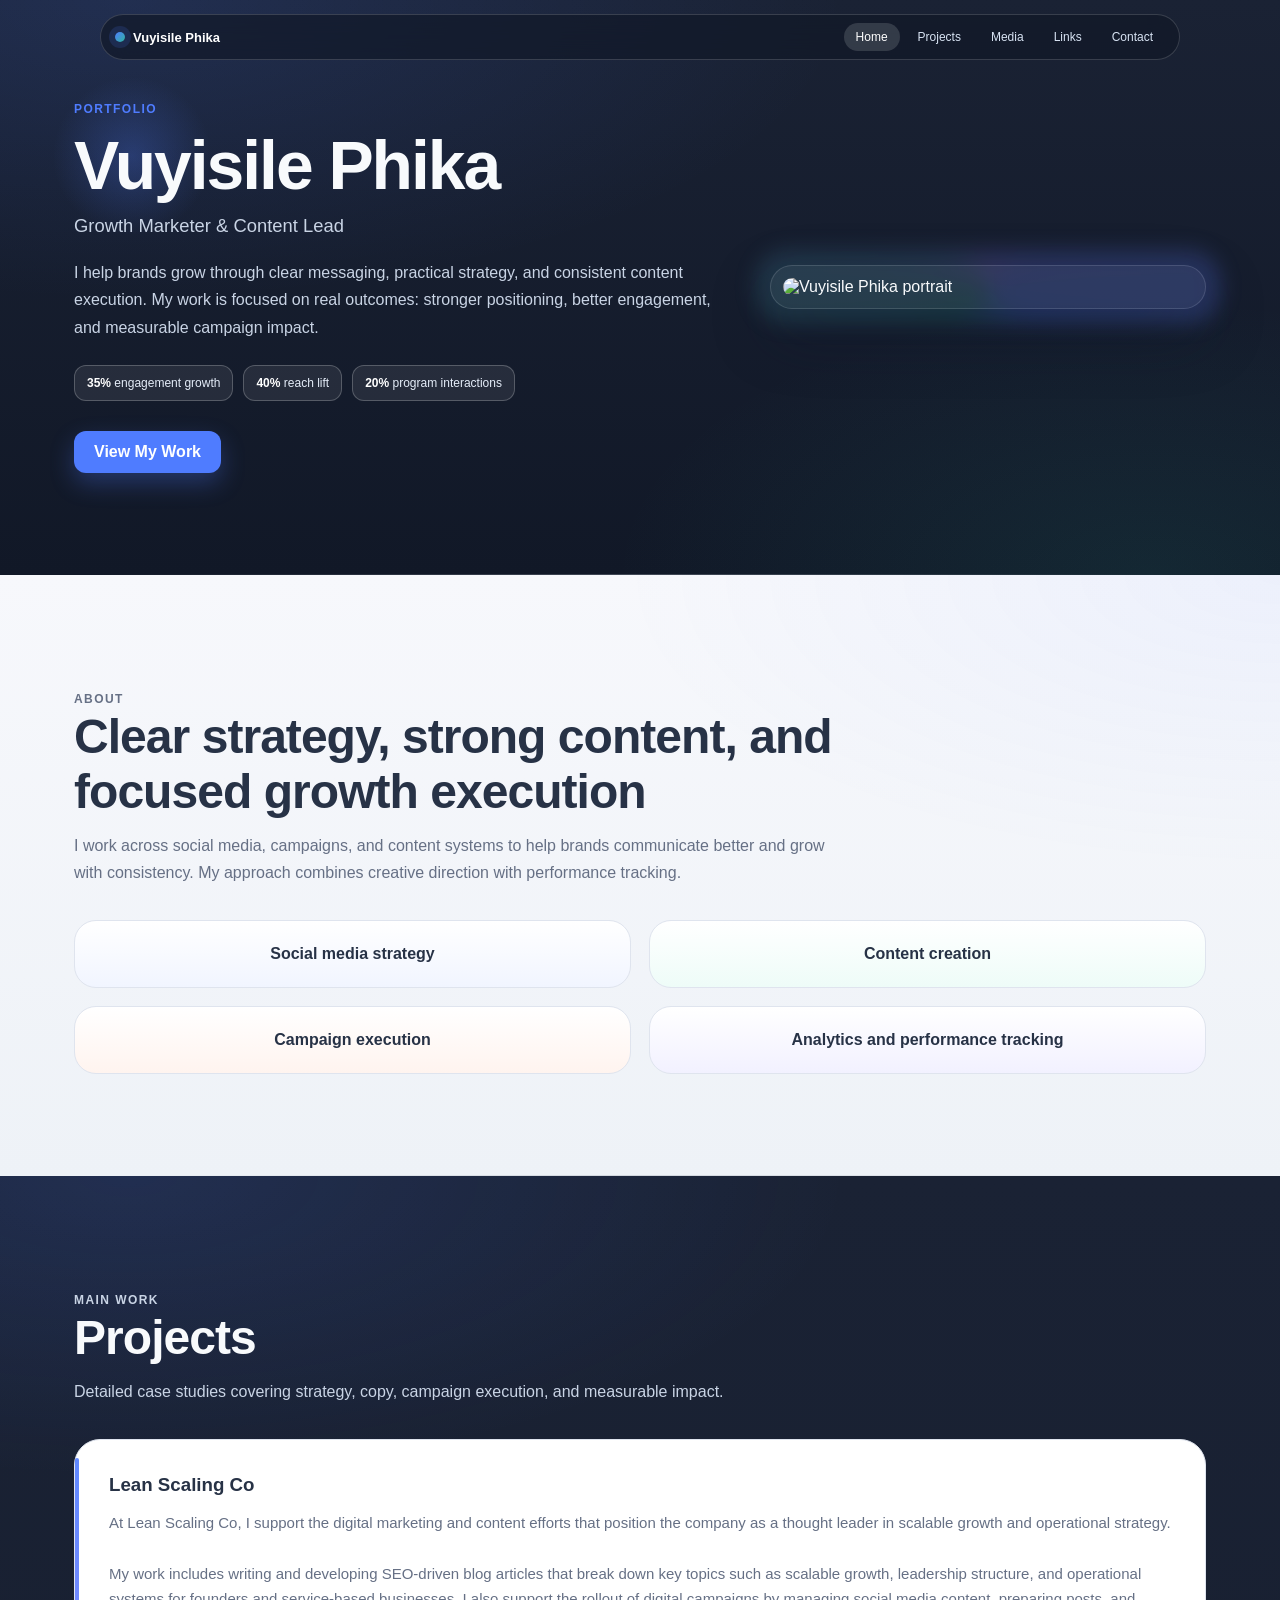
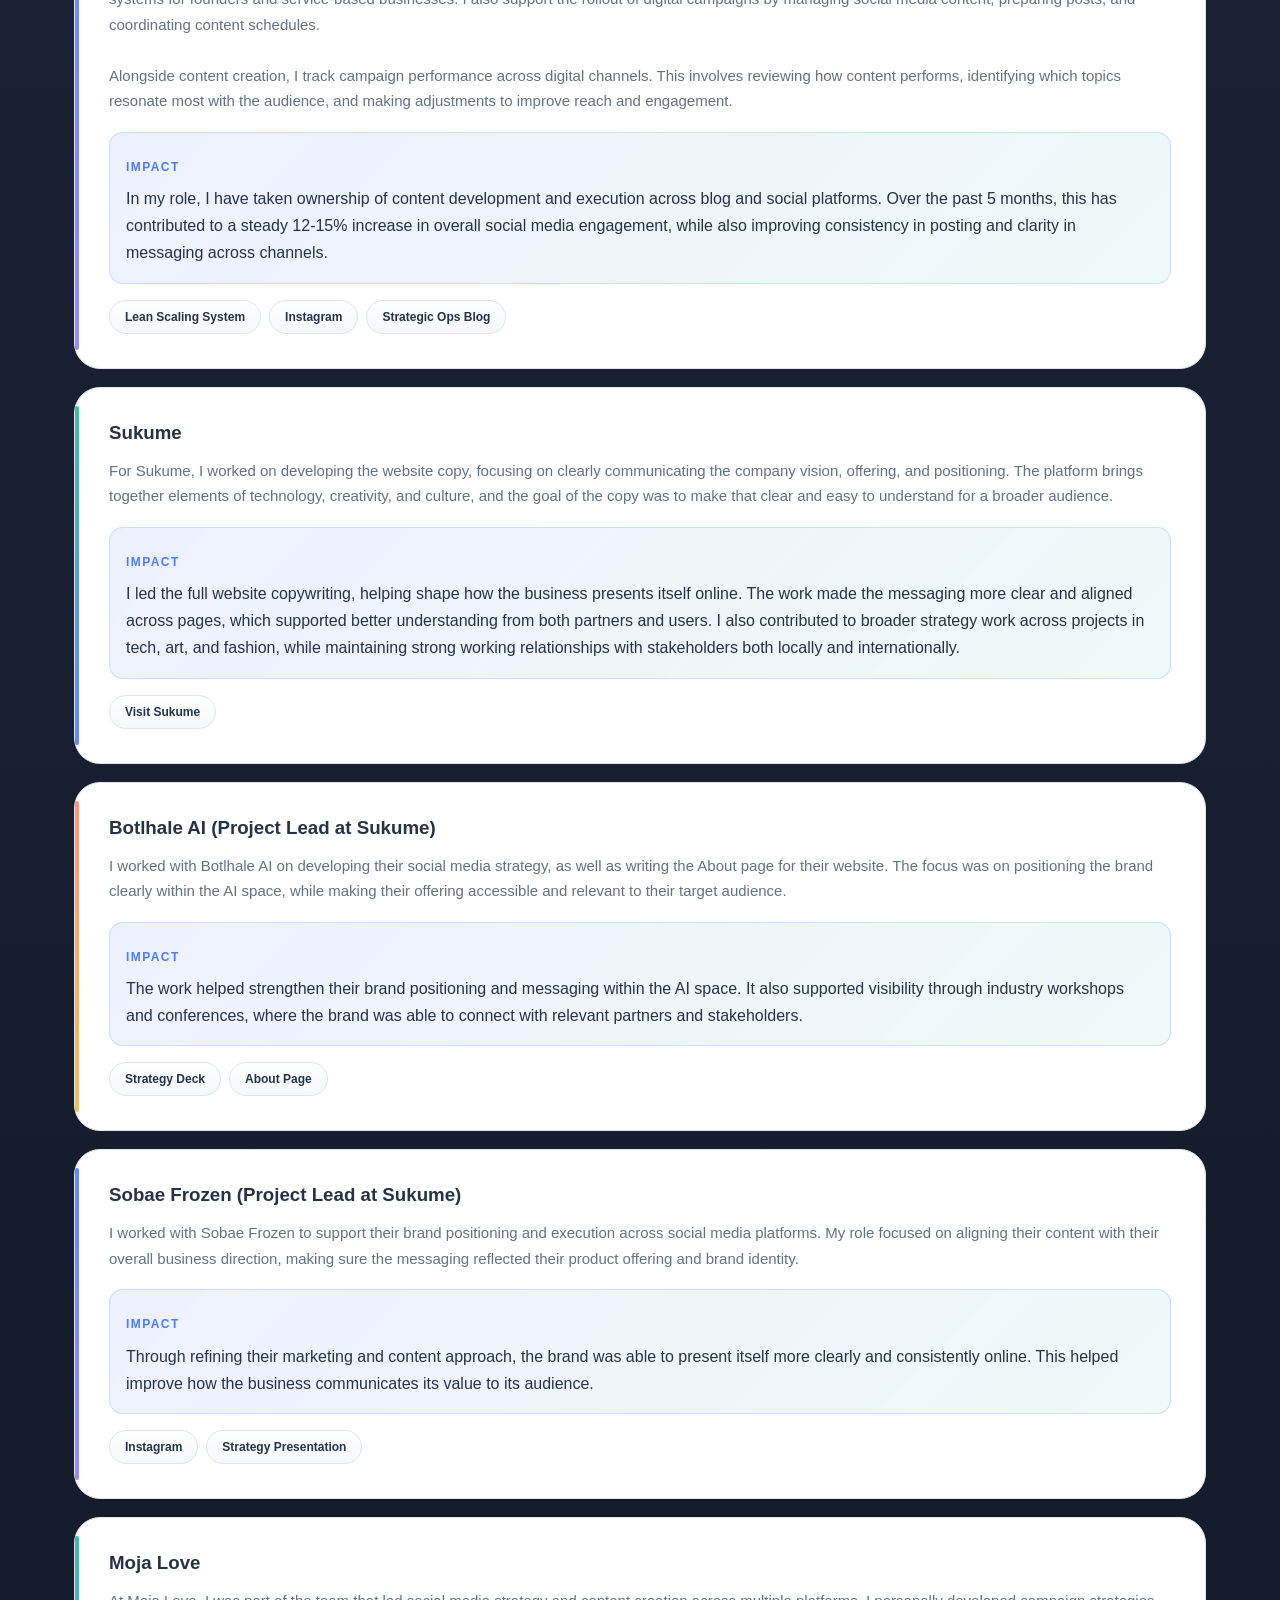
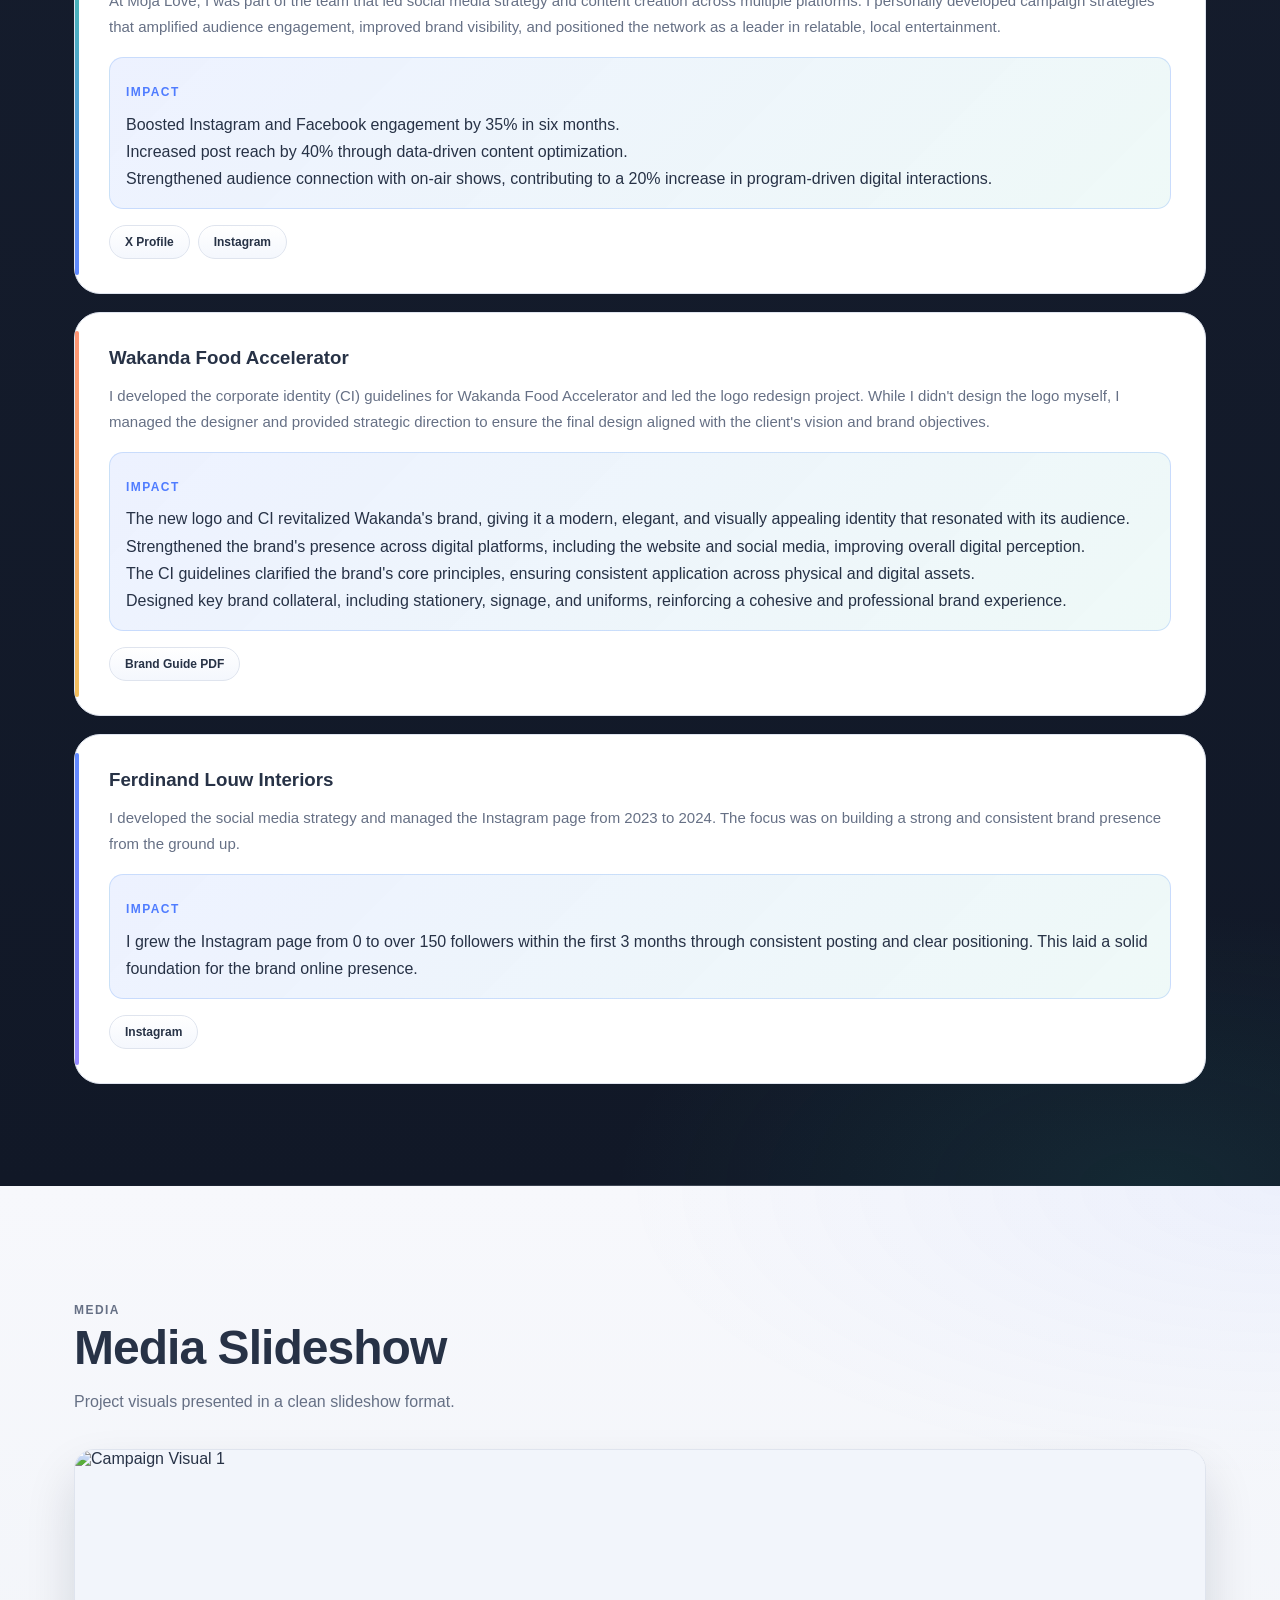
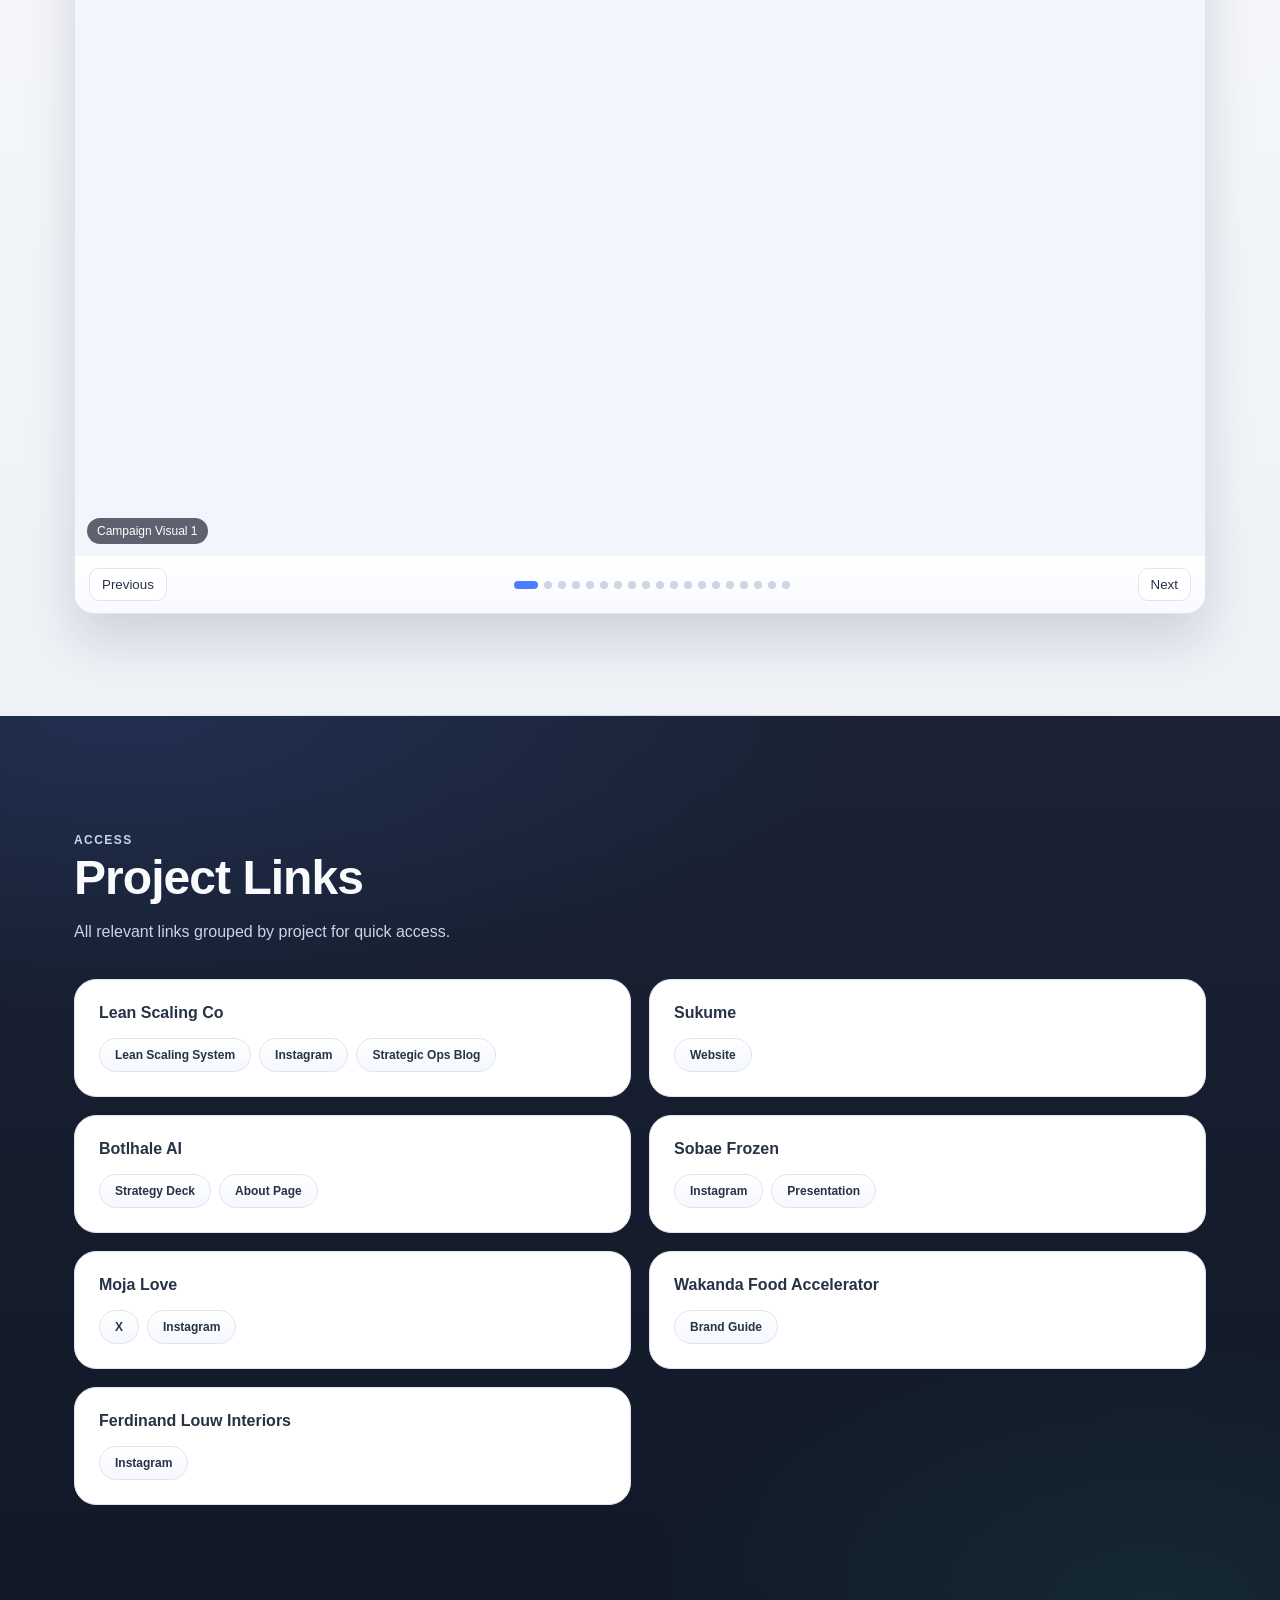
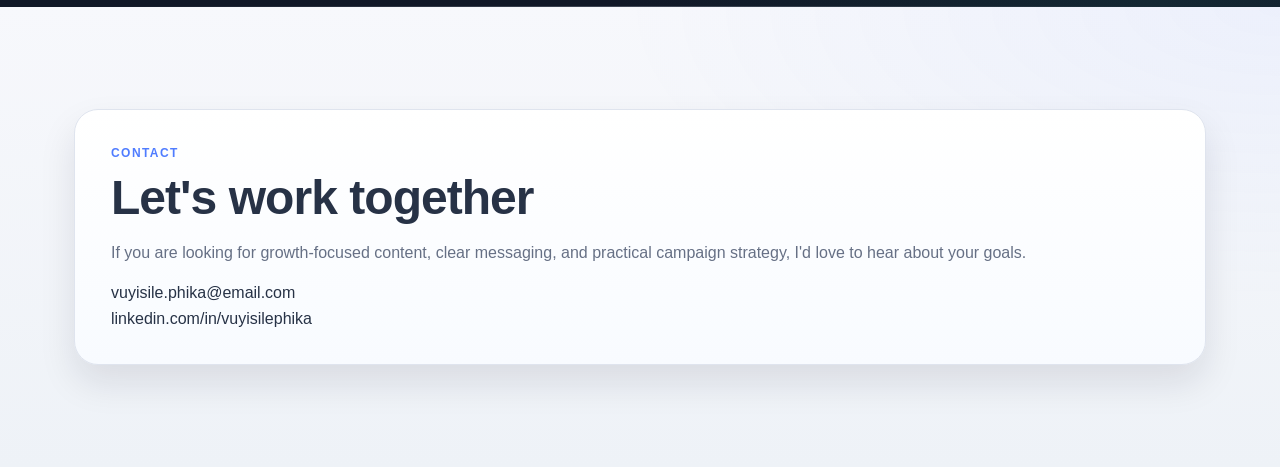
==== index.html @ f9818893 "Add files via upload" ====
<!doctype html>
<html lang="en">
  <head>
    <meta charset="UTF-8" />
    <meta name="viewport" content="width=device-width, initial-scale=1.0" />
    <title>Vuyisile Phika | Growth Marketer Portfolio</title>
    <style>
      :root {
        --dark: #111827;
        --light: #f7f8fc;
        --blue: #4f7cff;
        --green: #2fb49f;
        --violet: #8b7cff;
        --coral: #ff8a65;
        --gold: #f2b84b;
        --text-light: #f8fafc;
        --text-dark: #273246;
        --muted-light: #c9d4e5;
        --muted-dark: #667085;
        --border: #dfe4ee;
      }

      * {
        box-sizing: border-box;
      }

      html {
        scroll-behavior: smooth;
      }

      body {
        margin: 0;
        font-family: "Plus Jakarta Sans", Inter, -apple-system, BlinkMacSystemFont, "Segoe UI", Roboto, sans-serif;
        background: var(--dark);
        color: var(--text-light);
        overflow-x: hidden;
      }

      .top-nav {
        position: fixed;
        top: 14px;
        left: 50%;
        transform: translateX(-50%);
        width: min(96%, 1080px);
        z-index: 40;
        border: 1px solid rgba(255, 255, 255, 0.16);
        background: rgba(17, 24, 39, 0.68);
        border-radius: 999px;
        backdrop-filter: blur(12px);
      }

      .top-nav .inner {
        display: flex;
        align-items: center;
        justify-content: space-between;
        padding: 8px 14px;
      }

      .brand-dot {
        display: inline-flex;
        align-items: center;
        gap: 8px;
        font-size: 13px;
        font-weight: 700;
        color: #fff;
      }

      .brand-dot::before {
        content: "";
        width: 10px;
        height: 10px;
        border-radius: 999px;
        background: linear-gradient(135deg, var(--blue), var(--green));
        box-shadow: 0 0 0 6px rgba(79, 124, 255, 0.15);
      }

      .nav-links {
        display: flex;
        gap: 6px;
        flex-wrap: wrap;
      }

      .nav-links a {
        color: #d8e3f3;
        text-decoration: none;
        font-size: 12px;
        padding: 7px 12px;
        border-radius: 999px;
        transition: 0.22s ease;
      }

      .nav-links a:hover,
      .nav-links a.active {
        background: rgba(255, 255, 255, 0.14);
        color: #fff;
      }

      body::before {
        content: "";
        position: fixed;
        inset: 0;
        background-image:
          linear-gradient(rgba(148, 163, 184, 0.08) 1px, transparent 1px),
          linear-gradient(90deg, rgba(148, 163, 184, 0.08) 1px, transparent 1px);
        background-size: 48px 48px;
        mask-image: radial-gradient(circle at 50% 30%, black 30%, transparent 80%);
        pointer-events: none;
        z-index: -2;
      }

      .bg-orb {
        position: fixed;
        border-radius: 999px;
        filter: blur(48px);
        opacity: 0.26;
        pointer-events: none;
        z-index: -1;
        transition: transform 0.2s linear;
      }

      .orb-a {
        width: 320px;
        height: 320px;
        background: radial-gradient(circle, rgba(59, 130, 246, 0.7), transparent 70%);
        top: -80px;
        left: -70px;
      }

      .orb-b {
        width: 280px;
        height: 280px;
        background: radial-gradient(circle, rgba(139, 124, 255, 0.58), transparent 70%);
        right: -60px;
        top: 28%;
      }

      .orb-c {
        width: 260px;
        height: 260px;
        background: radial-gradient(circle, rgba(255, 138, 101, 0.45), transparent 70%);
        left: 18%;
        bottom: -80px;
      }

      .container {
        width: 100%;
        max-width: 1180px;
        margin: 0 auto;
        padding: 0 24px;
      }

      section {
        padding: 102px 0;
        position: relative;
      }

      section::after {
        content: "";
        position: absolute;
        left: 50%;
        transform: translateX(-50%);
        bottom: 0;
        width: min(96%, 1100px);
        height: 1px;
        background: linear-gradient(90deg, transparent, rgba(156, 163, 175, 0.35), transparent);
      }

      section:last-of-type::after {
        display: none;
      }

      .section-dark {
        background:
          radial-gradient(1200px 500px at 10% 0%, rgba(79, 124, 255, 0.14), transparent 60%),
          radial-gradient(900px 460px at 90% 100%, rgba(47, 180, 159, 0.1), transparent 60%),
          linear-gradient(to bottom, #1a2234, #111827);
        color: var(--text-light);
      }

      .section-light {
        background:
          radial-gradient(950px 420px at 100% 0%, rgba(79, 124, 255, 0.06), transparent 70%),
          linear-gradient(to bottom, #f7f8fc, #eef2f7);
        color: var(--text-dark);
      }

      .eyebrow {
        margin: 0;
        color: var(--blue);
        text-transform: uppercase;
        letter-spacing: 0.12em;
        font-size: 12px;
        font-weight: 600;
      }

      h1,
      h2,
      h3,
      h4,
      p {
        margin: 0;
      }

      h1 {
        font-size: clamp(2.3rem, 5.3vw, 4.7rem);
        line-height: 1.05;
        letter-spacing: -0.03em;
      }

      h2 {
        font-size: clamp(1.9rem, 3.8vw, 3rem);
        line-height: 1.15;
        letter-spacing: -0.02em;
      }

      .hero-grid {
        display: grid;
        grid-template-columns: 1.2fr 0.8fr;
        gap: 42px;
        align-items: center;
      }

      .hero-copy {
        position: relative;
      }

      .hero-copy::before {
        content: "";
        position: absolute;
        top: -26px;
        left: -22px;
        width: 160px;
        height: 160px;
        border-radius: 999px;
        background: radial-gradient(circle, rgba(79, 124, 255, 0.26), transparent 70%);
        z-index: -1;
      }

      .lead {
        margin-top: 22px;
        color: var(--muted-light);
        line-height: 1.7;
        max-width: 720px;
      }

      .hero-title {
        margin-top: 14px;
      }

      .hero-role {
        margin-top: 14px;
        color: var(--muted-light);
        font-size: 1.15rem;
      }

      .cta {
        margin-top: 30px;
        display: inline-block;
        text-decoration: none;
        background: var(--blue);
        color: #fff;
        border-radius: 12px;
        padding: 12px 20px;
        font-weight: 600;
        transition: 0.25s ease;
        box-shadow: 0 10px 24px rgba(79, 124, 255, 0.3);
      }

      .cta:hover {
        transform: translateY(-2px);
        background: var(--green);
      }

      .photo-wrap {
        border-radius: 24px;
        border: 1px solid rgba(255, 255, 255, 0.15);
        background: rgba(255, 255, 255, 0.05);
        padding: 12px;
        transform-style: preserve-3d;
        transition: transform 0.25s ease, box-shadow 0.25s ease;
        box-shadow: 0 24px 60px rgba(15, 23, 42, 0.45);
        position: relative;
      }

      .photo-wrap::before {
        content: "";
        position: absolute;
        inset: -16px;
        border-radius: 32px;
        background: conic-gradient(from 120deg, rgba(79, 124, 255, 0.22), rgba(47, 180, 159, 0.16), rgba(139, 124, 255, 0.2), rgba(79, 124, 255, 0.22));
        z-index: -1;
        filter: blur(10px);
      }

      .hero-stats {
        margin-top: 24px;
        display: flex;
        flex-wrap: wrap;
        gap: 10px;
      }

      .mini-stat {
        border: 1px solid rgba(255, 255, 255, 0.22);
        background: rgba(255, 255, 255, 0.08);
        color: #e5edf9;
        border-radius: 12px;
        padding: 10px 12px;
        font-size: 12px;
      }

      .mini-stat strong {
        color: #fff;
      }

      .photo-wrap img {
        width: 100%;
        display: block;
        border-radius: 16px;
      }

      .section-head {
        max-width: 780px;
        margin-bottom: 34px;
      }

      .section-head p {
        margin-top: 12px;
        line-height: 1.7;
      }

      .section-light .section-head p {
        color: var(--muted-dark);
      }

      .section-dark .section-head p {
        color: var(--muted-light);
      }

      .grid {
        display: grid;
        gap: 18px;
      }

      .grid-2 {
        grid-template-columns: repeat(2, minmax(0, 1fr));
      }

      .grid-3 {
        grid-template-columns: repeat(3, minmax(0, 1fr));
      }

      .card {
        background: #fff;
        color: var(--text-dark);
        border: 1px solid var(--border);
        border-radius: 22px;
        padding: 24px;
        transition: transform 0.28s ease, border-color 0.28s ease, box-shadow 0.28s ease;
        transform-style: preserve-3d;
        position: relative;
      }

      .card:hover {
        transform: translateY(-5px);
      }

      .project-card {
        border-radius: 26px;
        padding: 34px;
      }

      .project-card:hover {
        border-color: rgba(59, 130, 246, 0.45);
        box-shadow: 0 18px 34px rgba(17, 24, 39, 0.14);
      }

      .project-card::before {
        content: "";
        position: absolute;
        left: 0;
        top: 18px;
        bottom: 18px;
        width: 4px;
        border-radius: 999px;
        background: linear-gradient(to bottom, var(--blue), var(--green));
        opacity: 0.9;
      }

      #projects .grid .project-card:nth-child(3n + 1)::before {
        background: linear-gradient(to bottom, var(--blue), var(--violet));
      }

      #projects .grid .project-card:nth-child(3n + 2)::before {
        background: linear-gradient(to bottom, var(--green), var(--blue));
      }

      #projects .grid .project-card:nth-child(3n + 3)::before {
        background: linear-gradient(to bottom, var(--coral), var(--gold));
      }

      .skill-card {
        text-align: center;
        font-weight: 600;
      }

      .skill-card:nth-child(1) {
        background: linear-gradient(180deg, #ffffff, #f1f5ff);
      }

      .skill-card:nth-child(2) {
        background: linear-gradient(180deg, #ffffff, #eefcf8);
      }

      .skill-card:nth-child(3) {
        background: linear-gradient(180deg, #ffffff, #fff4ef);
      }

      .skill-card:nth-child(4) {
        background: linear-gradient(180deg, #ffffff, #f2f1ff);
      }

      .card > * {
        transform: translateZ(10px);
      }

      .project-card::after,
      .media-tile::after {
        content: "";
        position: absolute;
        inset: 0;
        border-radius: inherit;
        padding: 1px;
        background: linear-gradient(135deg, rgba(59, 130, 246, 0.2), rgba(16, 185, 129, 0.14));
        -webkit-mask:
          linear-gradient(#fff 0 0) content-box,
          linear-gradient(#fff 0 0);
        -webkit-mask-composite: xor;
        mask-composite: exclude;
        opacity: 0;
        transition: opacity 0.25s ease;
        pointer-events: none;
      }

      .project-card:hover::after,
      .media-tile:hover::after {
        opacity: 1;
      }

      .project-desc {
        margin-top: 14px;
        color: var(--muted-dark);
        line-height: 1.7;
        font-size: 15px;
      }

      .impact {
        margin-top: 18px;
        border-radius: 14px;
        border: 1px solid rgba(59, 130, 246, 0.2);
        background: linear-gradient(135deg, rgba(79, 124, 255, 0.1), rgba(47, 180, 159, 0.08));
        padding: 16px;
      }

      .impact p {
        margin-top: 8px;
        line-height: 1.7;
      }

      .pills {
        margin-top: 16px;
        display: flex;
        flex-wrap: wrap;
        gap: 8px;
      }

      .pill {
        text-decoration: none;
        border: 1px solid var(--border);
        color: var(--text-dark);
        border-radius: 999px;
        padding: 9px 15px;
        font-size: 12px;
        font-weight: 600;
        background: linear-gradient(180deg, #ffffff, #f4f7fd);
        transition: 0.22s ease;
      }

      .pill:hover {
        background: rgba(59, 130, 246, 0.1);
        border-color: rgba(59, 130, 246, 0.5);
        color: var(--blue);
      }

      .media-tile {
        position: relative;
        overflow: hidden;
        cursor: pointer;
      }

      .placeholder {
        margin-top: 12px;
        border-radius: 10px;
        border: 1px dashed var(--border);
        background: #f1f5f9;
        color: var(--muted-dark);
        text-align: center;
        padding: 24px 10px;
        font-size: 14px;
      }

      .media-overlay {
        position: absolute;
        inset: 0;
        background: rgba(15, 23, 42, 0.72);
        display: flex;
        align-items: center;
        justify-content: center;
        opacity: 0;
        transition: 0.25s ease;
      }

      .media-overlay span {
        color: #fff;
        border: 1px solid rgba(255, 255, 255, 0.25);
        border-radius: 999px;
        padding: 8px 12px;
        font-size: 11px;
        font-weight: 700;
        letter-spacing: 0.12em;
        text-transform: uppercase;
      }

      .media-tile:hover .media-overlay {
        opacity: 1;
      }

      .slideshow {
        position: relative;
        border-radius: 20px;
        overflow: hidden;
        border: 1px solid var(--border);
        background: #ffffff;
        box-shadow: 0 26px 50px rgba(17, 24, 39, 0.14);
      }

      .slides {
        position: relative;
        aspect-ratio: 16 / 10;
        background: #e8edf6;
      }

      .slide {
        position: absolute;
        inset: 0;
        opacity: 0;
        transition: opacity 0.55s ease;
      }

      .slide.active {
        opacity: 1;
      }

      .slide img {
        width: 100%;
        height: 100%;
        object-fit: contain;
        background: #f2f5fb;
        display: block;
      }

      .slide-caption {
        position: absolute;
        left: 12px;
        bottom: 12px;
        background: rgba(18, 24, 38, 0.66);
        color: #fff;
        font-size: 12px;
        padding: 6px 10px;
        border-radius: 999px;
      }

      .slideshow-controls {
        display: flex;
        align-items: center;
        justify-content: space-between;
        padding: 12px 14px;
        background: linear-gradient(180deg, #fff, #f8faff);
      }

      .arrow-btn {
        border: 1px solid var(--border);
        background: #fff;
        color: var(--text-dark);
        border-radius: 10px;
        padding: 8px 12px;
        cursor: pointer;
        transition: 0.2s ease;
      }

      .arrow-btn:hover {
        border-color: rgba(91, 124, 250, 0.45);
        background: rgba(91, 124, 250, 0.08);
        color: var(--blue);
      }

      .dots {
        display: flex;
        gap: 6px;
      }

      .dot {
        width: 8px;
        height: 8px;
        border-radius: 999px;
        border: 0;
        background: #ccd5e3;
        cursor: pointer;
        padding: 0;
      }

      .dot.active {
        width: 24px;
        background: var(--blue);
      }

      .link-group .pills .pill:hover {
        background: var(--green);
        border-color: rgba(16, 185, 129, 0.5);
        color: #fff;
      }

      .contact-box {
        border-radius: 24px;
        border: 1px solid var(--border);
        background: linear-gradient(180deg, #ffffff, #f8fbff);
        color: var(--text-dark);
        padding: 36px;
        box-shadow: 0 18px 36px rgba(17, 24, 39, 0.1);
      }

      .contact-copy {
        margin-top: 14px;
        color: var(--muted-dark);
        line-height: 1.7;
      }

      .contact-links {
        margin-top: 18px;
        display: grid;
        gap: 8px;
      }

      .contact-links a {
        text-decoration: none;
        color: var(--text-dark);
      }

      .contact-links a:hover {
        color: var(--blue);
      }

      .modal {
        position: fixed;
        inset: 0;
        background: rgba(15, 23, 42, 0.8);
        backdrop-filter: blur(4px);
        display: none;
        align-items: center;
        justify-content: center;
        padding: 16px;
        z-index: 50;
      }

      .modal.open {
        display: flex;
      }

      .modal-card {
        width: 100%;
        max-width: 680px;
        border-radius: 18px;
        border: 1px solid var(--border);
        background: #fff;
        color: var(--text-dark);
        padding: 24px;
        box-shadow: 0 30px 70px rgba(15, 23, 42, 0.35);
      }

      .close-btn {
        margin-top: 16px;
        border: none;
        border-radius: 10px;
        padding: 10px 14px;
        background: var(--blue);
        color: #fff;
        font-weight: 600;
        cursor: pointer;
      }

      .close-btn:hover {
        background: var(--green);
      }

      .reveal {
        opacity: 0;
        transform: translateY(18px);
        transition: opacity 0.6s ease, transform 0.6s ease;
      }

      .reveal.show {
        opacity: 1;
        transform: translateY(0);
      }

      @media (max-width: 1024px) {
        .top-nav {
          width: calc(100% - 20px);
          top: 10px;
        }
        .hero-grid {
          grid-template-columns: 1fr;
        }
      }

      @media (max-width: 900px) {
        .grid-3 {
          grid-template-columns: repeat(2, minmax(0, 1fr));
        }
        .grid-2 {
          grid-template-columns: 1fr;
        }
      }

      @media (max-width: 700px) {
        section {
          padding: 72px 0;
        }
        .top-nav .inner {
          align-items: flex-start;
          gap: 8px;
          flex-direction: column;
        }
        .grid-3 {
          grid-template-columns: 1fr;
        }
        .project-card {
          padding: 22px;
        }
        .bg-orb {
          opacity: 0.15;
        }
      }
    </style>
  </head>
  <body>
    <nav class="top-nav">
      <div class="inner">
        <span class="brand-dot">Vuyisile Phika</span>
        <div class="nav-links">
          <a href="#top" class="active">Home</a>
          <a href="#projects">Projects</a>
          <a href="#media-content">Media</a>
          <a href="#links">Links</a>
          <a href="#contact">Contact</a>
        </div>
      </div>
    </nav>
    <div class="bg-orb orb-a"></div>
    <div class="bg-orb orb-b"></div>
    <div class="bg-orb orb-c"></div>
    <section class="section-dark" id="top">
      <div class="container reveal">
        <div class="hero-grid">
          <div class="hero-copy">
            <p class="eyebrow">Portfolio</p>
            <h1 class="hero-title">Vuyisile Phika</h1>
            <p class="hero-role">Growth Marketer &amp; Content Lead</p>
            <p class="lead">
              I help brands grow through clear messaging, practical strategy, and consistent content
              execution. My work is focused on real outcomes: stronger positioning, better engagement,
              and measurable campaign impact.
            </p>
            <div class="hero-stats">
              <span class="mini-stat"><strong>35%</strong> engagement growth</span>
              <span class="mini-stat"><strong>40%</strong> reach lift</span>
              <span class="mini-stat"><strong>20%</strong> program interactions</span>
            </div>
            <a class="cta" href="#projects">View My Work</a>
          </div>
          <div class="photo-wrap" data-tilt>
            <img src="./public/vuyisile-phika.png" alt="Vuyisile Phika portrait" />
          </div>
        </div>
      </div>
    </section>

    <section class="section-light">
      <div class="container reveal">
        <div class="section-head">
          <p class="eyebrow">About</p>
          <h2>Clear strategy, strong content, and focused growth execution</h2>
          <p>
            I work across social media, campaigns, and content systems to help brands communicate
            better and grow with consistency. My approach combines creative direction with
            performance tracking.
          </p>
        </div>
        <div class="grid grid-2">
          <article class="card skill-card">Social media strategy</article>
          <article class="card skill-card">Content creation</article>
          <article class="card skill-card">Campaign execution</article>
          <article class="card skill-card">Analytics and performance tracking</article>
        </div>
      </div>
    </section>

    <section class="section-dark" id="projects">
      <div class="container reveal">
        <div class="section-head">
          <p class="eyebrow">Main Work</p>
          <h2>Projects</h2>
          <p>Detailed case studies covering strategy, copy, campaign execution, and measurable impact.</p>
        </div>
        <div class="grid">
          <article class="card project-card" data-tilt>
            <h3>Lean Scaling Co</h3>
            <p class="project-desc">
              At Lean Scaling Co, I support the digital marketing and content efforts that position the
              company as a thought leader in scalable growth and operational strategy.
              <br /><br />
              My work includes writing and developing SEO-driven blog articles that break down key
              topics such as scalable growth, leadership structure, and operational systems for founders
              and service-based businesses. I also support the rollout of digital campaigns by managing
              social media content, preparing posts, and coordinating content schedules.
              <br /><br />
              Alongside content creation, I track campaign performance across digital channels. This
              involves reviewing how content performs, identifying which topics resonate most with the
              audience, and making adjustments to improve reach and engagement.
            </p>
            <div class="impact">
              <p class="eyebrow">Impact</p>
              <p>
                In my role, I have taken ownership of content development and execution across blog and
                social platforms. Over the past 5 months, this has contributed to a steady 12-15%
                increase in overall social media engagement, while also improving consistency in posting
                and clarity in messaging across channels.
              </p>
            </div>
            <div class="pills">
              <a class="pill" href="https://www.leanscaling.com/lean-scaling-system" target="_blank" rel="noreferrer">Lean Scaling System</a>
              <a class="pill" href="https://www.instagram.com/leanscalingco" target="_blank" rel="noreferrer">Instagram</a>
              <a class="pill" href="https://www.strategicopsinstitute.com/blog" target="_blank" rel="noreferrer">Strategic Ops Blog</a>
            </div>
          </article>

          <article class="card project-card" data-tilt>
            <h3>Sukume</h3>
            <p class="project-desc">
              For Sukume, I worked on developing the website copy, focusing on clearly communicating
              the company vision, offering, and positioning. The platform brings together elements of
              technology, creativity, and culture, and the goal of the copy was to make that clear and
              easy to understand for a broader audience.
            </p>
            <div class="impact">
              <p class="eyebrow">Impact</p>
              <p>
                I led the full website copywriting, helping shape how the business presents itself
                online. The work made the messaging more clear and aligned across pages, which supported
                better understanding from both partners and users. I also contributed to broader strategy
                work across projects in tech, art, and fashion, while maintaining strong working
                relationships with stakeholders both locally and internationally.
              </p>
            </div>
            <div class="pills">
              <a class="pill" href="https://sukume.com/" target="_blank" rel="noreferrer">Visit Sukume</a>
            </div>
          </article>

          <article class="card project-card" data-tilt>
            <h3>Botlhale AI (Project Lead at Sukume)</h3>
            <p class="project-desc">
              I worked with Botlhale AI on developing their social media strategy, as well as writing
              the About page for their website. The focus was on positioning the brand clearly within
              the AI space, while making their offering accessible and relevant to their target audience.
            </p>
            <div class="impact">
              <p class="eyebrow">Impact</p>
              <p>
                The work helped strengthen their brand positioning and messaging within the AI space. It
                also supported visibility through industry workshops and conferences, where the brand was
                able to connect with relevant partners and stakeholders.
              </p>
            </div>
            <div class="pills">
              <a class="pill" href="https://docs.google.com/presentation/d/1arJByUkDiRDEJ02OEFSJctPKShR32NoP/edit" target="_blank" rel="noreferrer">Strategy Deck</a>
              <a class="pill" href="https://botlhale.ai/about-us-multilingual-solutions/" target="_blank" rel="noreferrer">About Page</a>
            </div>
          </article>

          <article class="card project-card" data-tilt>
            <h3>Sobae Frozen (Project Lead at Sukume)</h3>
            <p class="project-desc">
              I worked with Sobae Frozen to support their brand positioning and execution across social
              media platforms. My role focused on aligning their content with their overall business
              direction, making sure the messaging reflected their product offering and brand identity.
            </p>
            <div class="impact">
              <p class="eyebrow">Impact</p>
              <p>
                Through refining their marketing and content approach, the brand was able to present
                itself more clearly and consistently online. This helped improve how the business
                communicates its value to its audience.
              </p>
            </div>
            <div class="pills">
              <a class="pill" href="https://www.instagram.com/sobaefrozen/?hl=en" target="_blank" rel="noreferrer">Instagram</a>
              <a class="pill" href="https://docs.google.com/presentation/d/1A0nHdS0uIjVgI6z1DBDI_Gd78AW6QehB/edit?usp=drive_link&ouid=118223080494002328923&rtpof=true&sd=true" target="_blank" rel="noreferrer">Strategy Presentation</a>
            </div>
          </article>

          <article class="card project-card" data-tilt>
            <h3>Moja Love</h3>
            <p class="project-desc">
              At Moja Love, I was part of the team that led social media strategy and content creation
              across multiple platforms. I personally developed campaign strategies that amplified
              audience engagement, improved brand visibility, and positioned the network as a leader
              in relatable, local entertainment.
            </p>
            <div class="impact">
              <p class="eyebrow">Impact</p>
              <p>
                Boosted Instagram and Facebook engagement by 35% in six months.<br />
                Increased post reach by 40% through data-driven content optimization.<br />
                Strengthened audience connection with on-air shows, contributing to a 20% increase
                in program-driven digital interactions.
              </p>
            </div>
            <div class="pills">
              <a class="pill" href="https://x.com/mojalovetv" target="_blank" rel="noreferrer">X Profile</a>
              <a class="pill" href="https://www.instagram.com/mojalovetv/" target="_blank" rel="noreferrer">Instagram</a>
            </div>
          </article>

          <article class="card project-card" data-tilt>
            <h3>Wakanda Food Accelerator</h3>
            <p class="project-desc">
              I developed the corporate identity (CI) guidelines for Wakanda Food Accelerator and led
              the logo redesign project. While I didn&apos;t design the logo myself, I managed the
              designer and provided strategic direction to ensure the final design aligned with the
              client&apos;s vision and brand objectives.
            </p>
            <div class="impact">
              <p class="eyebrow">Impact</p>
              <p>
                The new logo and CI revitalized Wakanda&apos;s brand, giving it a modern, elegant, and
                visually appealing identity that resonated with its audience.<br />
                Strengthened the brand&apos;s presence across digital platforms, including the website and
                social media, improving overall digital perception.<br />
                The CI guidelines clarified the brand&apos;s core principles, ensuring consistent application
                across physical and digital assets.<br />
                Designed key brand collateral, including stationery, signage, and uniforms, reinforcing
                a cohesive and professional brand experience.
              </p>
            </div>
            <div class="pills">
              <a class="pill" href="https://drive.google.com/file/d/1IsQDkXQjvy4ER0FBWZdv-aAPUslnOKBJ/view?usp=drive_link" target="_blank" rel="noreferrer">Brand Guide PDF</a>
            </div>
          </article>

          <article class="card project-card" data-tilt>
            <h3>Ferdinand Louw Interiors</h3>
            <p class="project-desc">
              I developed the social media strategy and managed the Instagram page from 2023 to 2024.
              The focus was on building a strong and consistent brand presence from the ground up.
            </p>
            <div class="impact">
              <p class="eyebrow">Impact</p>
              <p>
                I grew the Instagram page from 0 to over 150 followers within the first 3 months
                through consistent posting and clear positioning. This laid a solid foundation for the
                brand online presence.
              </p>
            </div>
            <div class="pills">
              <a class="pill" href="https://www.instagram.com/ferdilouw_interiors" target="_blank" rel="noreferrer">Instagram</a>
            </div>
          </article>
        </div>
      </div>
    </section>

    <section class="section-light" id="media-content">
      <div class="container reveal">
        <div class="section-head">
          <p class="eyebrow">Media</p>
          <h2>Media Slideshow</h2>
          <p>Project visuals presented in a clean slideshow format.</p>
        </div>
        <div class="slideshow" data-tilt>
          <div class="slides" id="slides"></div>
          <div class="slideshow-controls">
            <button type="button" class="arrow-btn" id="prevSlide">Previous</button>
            <div class="dots" id="dots"></div>
            <button type="button" class="arrow-btn" id="nextSlide">Next</button>
          </div>
        </div>
      </div>
    </section>

    <section class="section-dark" id="links">
      <div class="container reveal">
        <div class="section-head">
          <p class="eyebrow">Access</p>
          <h2>Project Links</h2>
          <p>All relevant links grouped by project for quick access.</p>
        </div>
        <div class="grid grid-2">
          <article class="card link-group" data-tilt>
            <h4>Lean Scaling Co</h4>
            <div class="pills">
              <a class="pill" href="https://www.leanscaling.com/lean-scaling-system" target="_blank" rel="noreferrer">Lean Scaling System</a>
              <a class="pill" href="https://www.instagram.com/leanscalingco" target="_blank" rel="noreferrer">Instagram</a>
              <a class="pill" href="https://www.strategicopsinstitute.com/blog" target="_blank" rel="noreferrer">Strategic Ops Blog</a>
            </div>
          </article>
          <article class="card link-group" data-tilt>
            <h4>Sukume</h4>
            <div class="pills">
              <a class="pill" href="https://sukume.com/" target="_blank" rel="noreferrer">Website</a>
            </div>
          </article>
          <article class="card link-group" data-tilt>
            <h4>Botlhale AI</h4>
            <div class="pills">
              <a class="pill" href="https://docs.google.com/presentation/d/1arJByUkDiRDEJ02OEFSJctPKShR32NoP/edit" target="_blank" rel="noreferrer">Strategy Deck</a>
              <a class="pill" href="https://botlhale.ai/about-us-multilingual-solutions/" target="_blank" rel="noreferrer">About Page</a>
            </div>
          </article>
          <article class="card link-group" data-tilt>
            <h4>Sobae Frozen</h4>
            <div class="pills">
              <a class="pill" href="https://www.instagram.com/sobaefrozen/?hl=en" target="_blank" rel="noreferrer">Instagram</a>
              <a class="pill" href="https://docs.google.com/presentation/d/1A0nHdS0uIjVgI6z1DBDI_Gd78AW6QehB/edit?usp=drive_link&ouid=118223080494002328923&rtpof=true&sd=true" target="_blank" rel="noreferrer">Presentation</a>
            </div>
          </article>
          <article class="card link-group" data-tilt>
            <h4>Moja Love</h4>
            <div class="pills">
              <a class="pill" href="https://x.com/mojalovetv" target="_blank" rel="noreferrer">X</a>
              <a class="pill" href="https://www.instagram.com/mojalovetv/" target="_blank" rel="noreferrer">Instagram</a>
            </div>
          </article>
          <article class="card link-group" data-tilt>
            <h4>Wakanda Food Accelerator</h4>
            <div class="pills">
              <a class="pill" href="https://drive.google.com/file/d/1IsQDkXQjvy4ER0FBWZdv-aAPUslnOKBJ/view?usp=drive_link" target="_blank" rel="noreferrer">Brand Guide</a>
            </div>
          </article>
          <article class="card link-group" data-tilt>
            <h4>Ferdinand Louw Interiors</h4>
            <div class="pills">
              <a class="pill" href="https://www.instagram.com/ferdilouw_interiors" target="_blank" rel="noreferrer">Instagram</a>
            </div>
          </article>
        </div>
      </div>
    </section>

    <section class="section-light" id="contact">
      <div class="container reveal">
        <div class="contact-box" data-tilt>
          <p class="eyebrow">Contact</p>
          <h2 style="margin-top: 10px">Let&apos;s work together</h2>
          <p class="contact-copy">
            If you are looking for growth-focused content, clear messaging, and practical campaign
            strategy, I&apos;d love to hear about your goals.
          </p>
          <div class="contact-links">
            <a href="mailto:vuyisile.phika@email.com">vuyisile.phika@email.com</a>
            <a href="https://www.linkedin.com/in/vuyisilephika" target="_blank" rel="noreferrer">linkedin.com/in/vuyisilephika</a>
          </div>
        </div>
      </div>
    </section>

    <script>
      const reveals = document.querySelectorAll(".reveal");
      const observer = new IntersectionObserver(
        (entries) => {
          entries.forEach((entry) => {
            if (entry.isIntersecting) {
              entry.target.classList.add("show");
              observer.unobserve(entry.target);
            }
          });
        },
        { threshold: 0.15 }
      );
      reveals.forEach((item) => observer.observe(item));

      const slideshowImages = [
        { src: "./Images/Screenshot 2026-04-08 at 16.24.59.png", label: "Campaign Visual 1" },
        { src: "./Images/Screenshot 2026-04-08 at 16.25.22.png", label: "Campaign Visual 2" },
        { src: "./Images/Screenshot 2026-04-08 at 16.25.52.png", label: "Campaign Visual 3" },
        { src: "./Images/Screenshot 2026-04-08 at 16.27.05.png", label: "Campaign Visual 4" },
        { src: "./Images/Screenshot 2026-04-08 at 16.38.28.png", label: "Campaign Visual 5" },
        { src: "./Images/Screenshot 2026-04-08 at 16.42.18.png", label: "Campaign Visual 6" },
        { src: "./Images/Screenshot 2026-04-08 at 16.42.29.png", label: "Campaign Visual 7" },
        { src: "./Images/Screenshot 2026-04-08 at 16.43.19.png", label: "Campaign Visual 8" },
        { src: "./Images/Screenshot 2026-04-08 at 16.44.05.png", label: "Campaign Visual 9" },
        { src: "./Images/Screenshot 2026-04-08 at 16.44.48.png", label: "Campaign Visual 10" },
        { src: "./Images/Screenshot 2026-04-08 at 16.45.02.png", label: "Campaign Visual 11" },
        { src: "./Images/Screenshot 2026-04-08 at 16.46.00.png", label: "Campaign Visual 12" },
        { src: "./Images/Screenshot 2026-04-08 at 16.46.30.png", label: "Campaign Visual 13" },
        { src: "./Images/Screenshot 2026-04-08 at 16.47.51.png", label: "Campaign Visual 14" },
        { src: "./Images/Screenshot 2026-04-08 at 16.48.07.png", label: "Campaign Visual 15" },
        { src: "./Images/Screenshot 2026-04-08 at 16.49.22.png", label: "Campaign Visual 16" },
        { src: "./Images/Screenshot 2026-04-08 at 16.57.11.png", label: "Campaign Visual 17" },
        { src: "./Images/Screenshot 2026-04-08 at 16.58.08.png", label: "Campaign Visual 18" },
        { src: "./Images/Screenshot 2026-04-08 at 16.58.56.png", label: "Campaign Visual 19" }
      ];

      const slidesEl = document.getElementById("slides");
      const dotsEl = document.getElementById("dots");
      const prevBtn = document.getElementById("prevSlide");
      const nextBtn = document.getElementById("nextSlide");
      let currentSlide = 0;
      let autoPlayTimer;

      function renderSlides() {
        slidesEl.innerHTML = "";
        dotsEl.innerHTML = "";

        slideshowImages.forEach((image, index) => {
          const slide = document.createElement("div");
          slide.className = `slide ${index === currentSlide ? "active" : ""}`;
          slide.innerHTML = `<img src="${encodeURI(image.src)}" alt="${image.label}" /><span class="slide-caption">${image.label}</span>`;
          slidesEl.appendChild(slide);

          const dot = document.createElement("button");
          dot.className = `dot ${index === currentSlide ? "active" : ""}`;
          dot.type = "button";
          dot.addEventListener("click", () => {
            currentSlide = index;
            renderSlides();
            restartAutoPlay();
          });
          dotsEl.appendChild(dot);
        });
      }

      function nextSlide() {
        currentSlide = (currentSlide + 1) % slideshowImages.length;
        renderSlides();
      }

      function prevSlide() {
        currentSlide = (currentSlide - 1 + slideshowImages.length) % slideshowImages.length;
        renderSlides();
      }

      function restartAutoPlay() {
        clearInterval(autoPlayTimer);
        autoPlayTimer = setInterval(nextSlide, 3600);
      }

      prevBtn.addEventListener("click", () => {
        prevSlide();
        restartAutoPlay();
      });

      nextBtn.addEventListener("click", () => {
        nextSlide();
        restartAutoPlay();
      });

      renderSlides();
      restartAutoPlay();

      const tiltTargets = document.querySelectorAll("[data-tilt]");
      const canTilt = window.matchMedia("(hover: hover) and (pointer: fine)").matches;

      if (canTilt) {
        tiltTargets.forEach((element) => {
          element.addEventListener("mousemove", (event) => {
            const rect = element.getBoundingClientRect();
            const x = event.clientX - rect.left;
            const y = event.clientY - rect.top;
            const rotateX = ((y / rect.height) - 0.5) * -8;
            const rotateY = ((x / rect.width) - 0.5) * 8;
            element.style.transform = `perspective(1000px) rotateX(${rotateX}deg) rotateY(${rotateY}deg) translateY(-4px)`;
          });

          element.addEventListener("mouseleave", () => {
            element.style.transform = "";
          });
        });
      }

      const navAnchors = document.querySelectorAll(".nav-links a");
      const trackedSections = Array.from(navAnchors)
        .map((anchor) => document.querySelector(anchor.getAttribute("href")))
        .filter(Boolean);

      const navObserver = new IntersectionObserver(
        (entries) => {
          entries.forEach((entry) => {
            if (entry.isIntersecting) {
              navAnchors.forEach((anchor) => {
                anchor.classList.toggle("active", anchor.getAttribute("href") === `#${entry.target.id}`);
              });
            }
          });
        },
        { threshold: 0.35 }
      );
      trackedSections.forEach((section) => navObserver.observe(section));

      const orbs = document.querySelectorAll(".bg-orb");
      window.addEventListener("scroll", () => {
        const y = window.scrollY;
        orbs.forEach((orb, index) => {
          const speed = (index + 1) * 0.08;
          orb.style.transform = `translate3d(0, ${y * speed}px, 0)`;
        });
      });
    </script>
  </body>
</html>
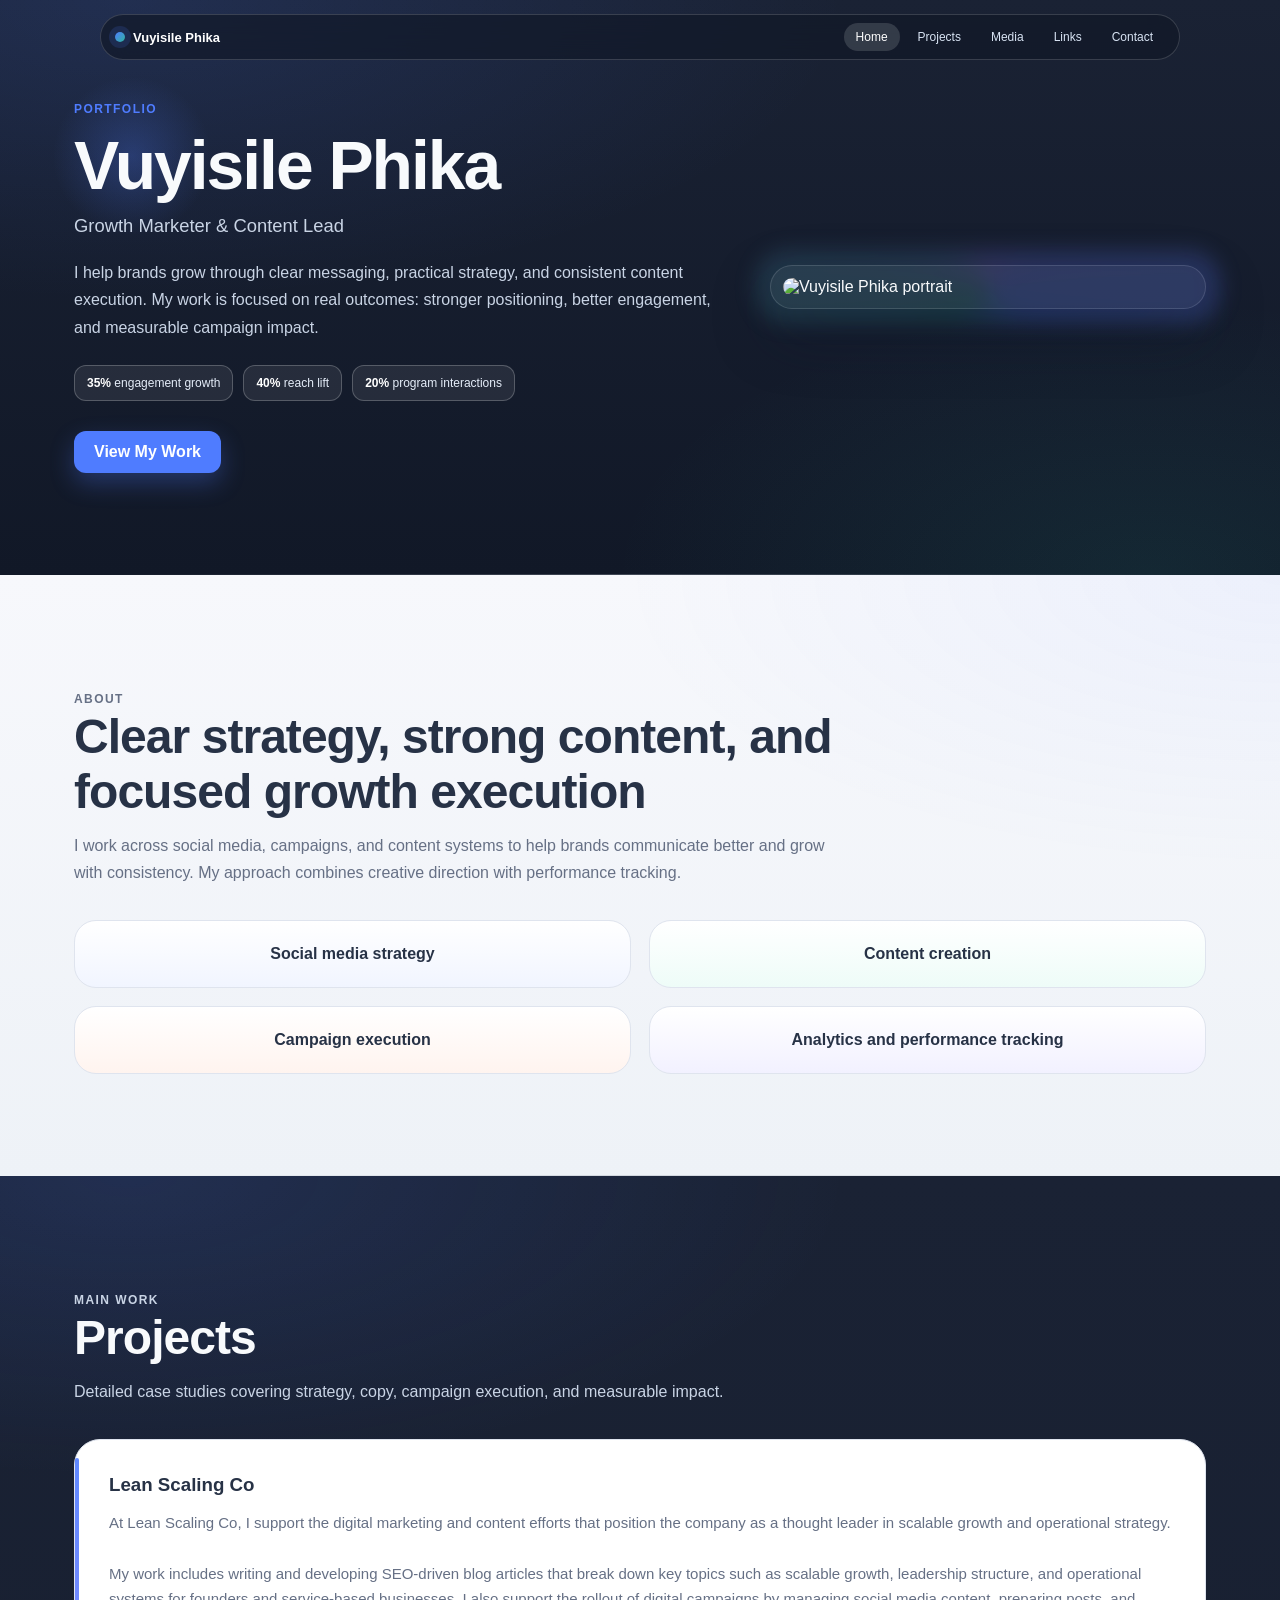
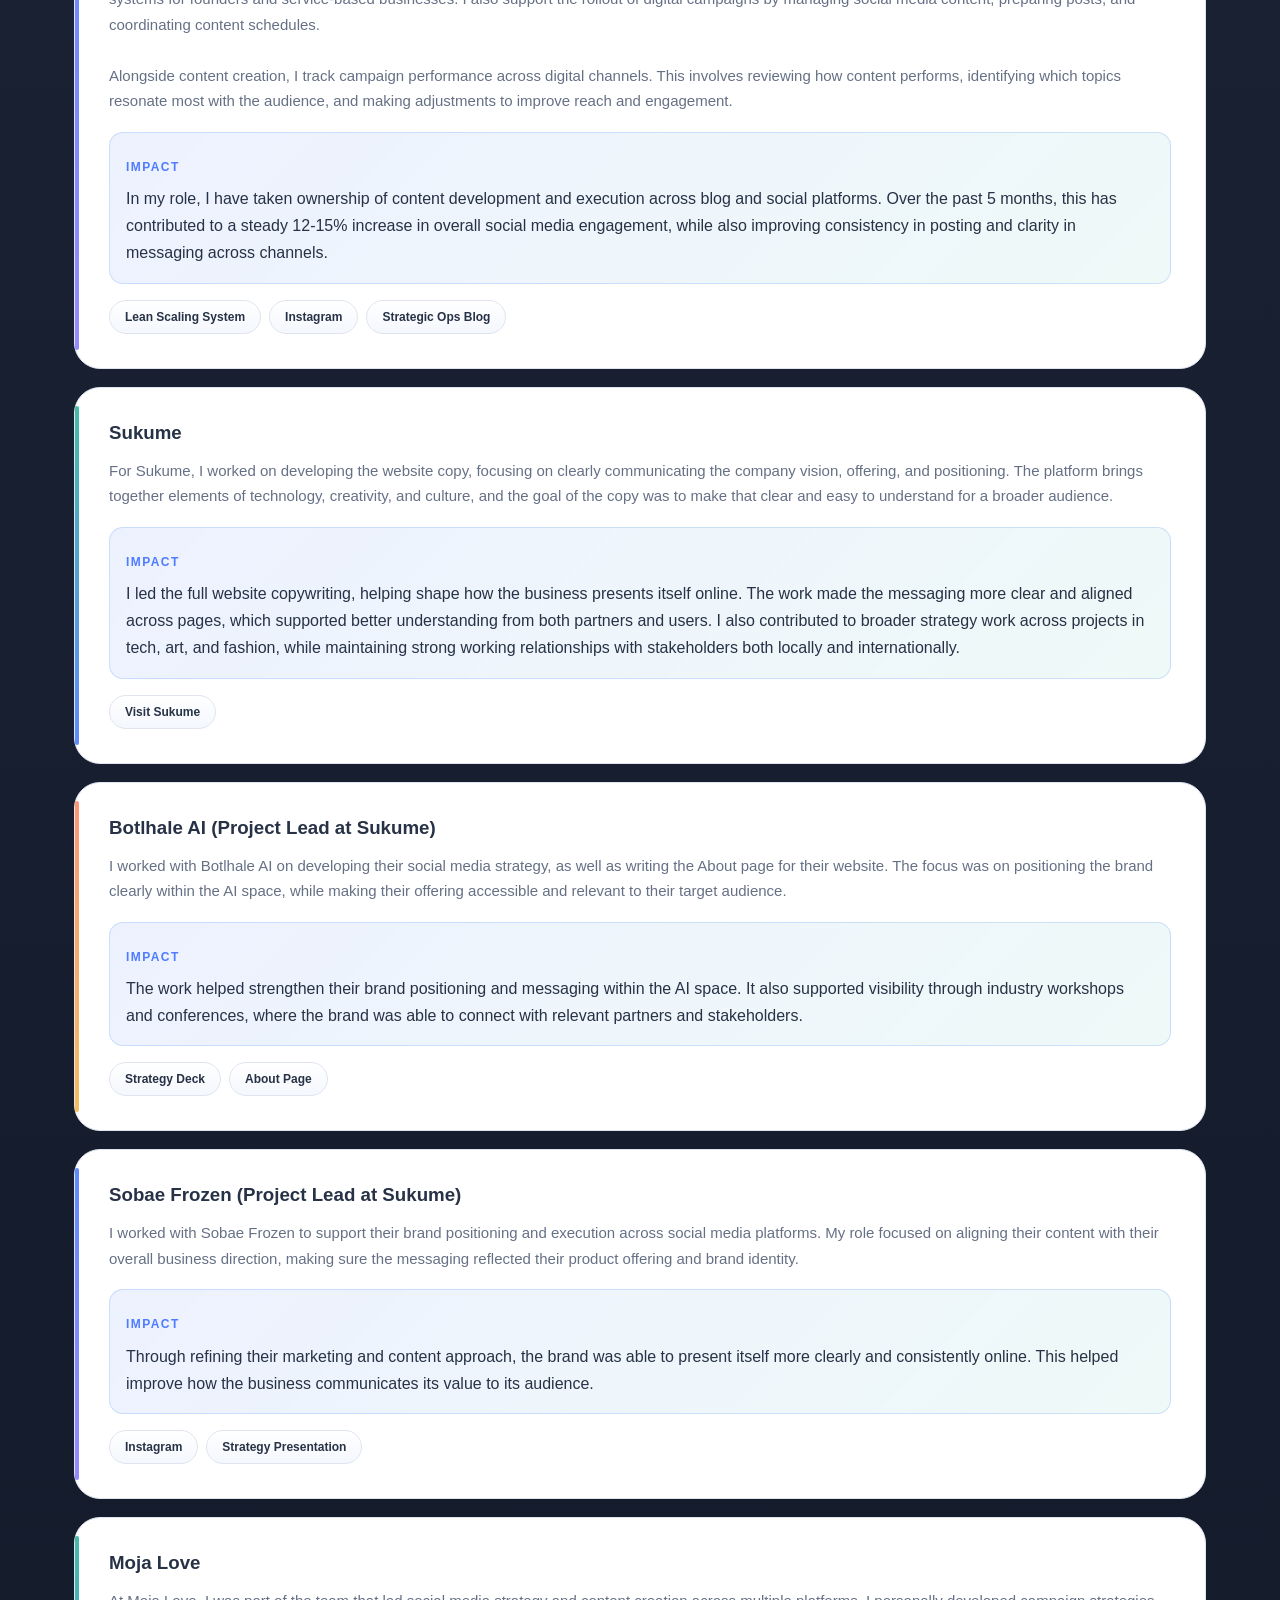
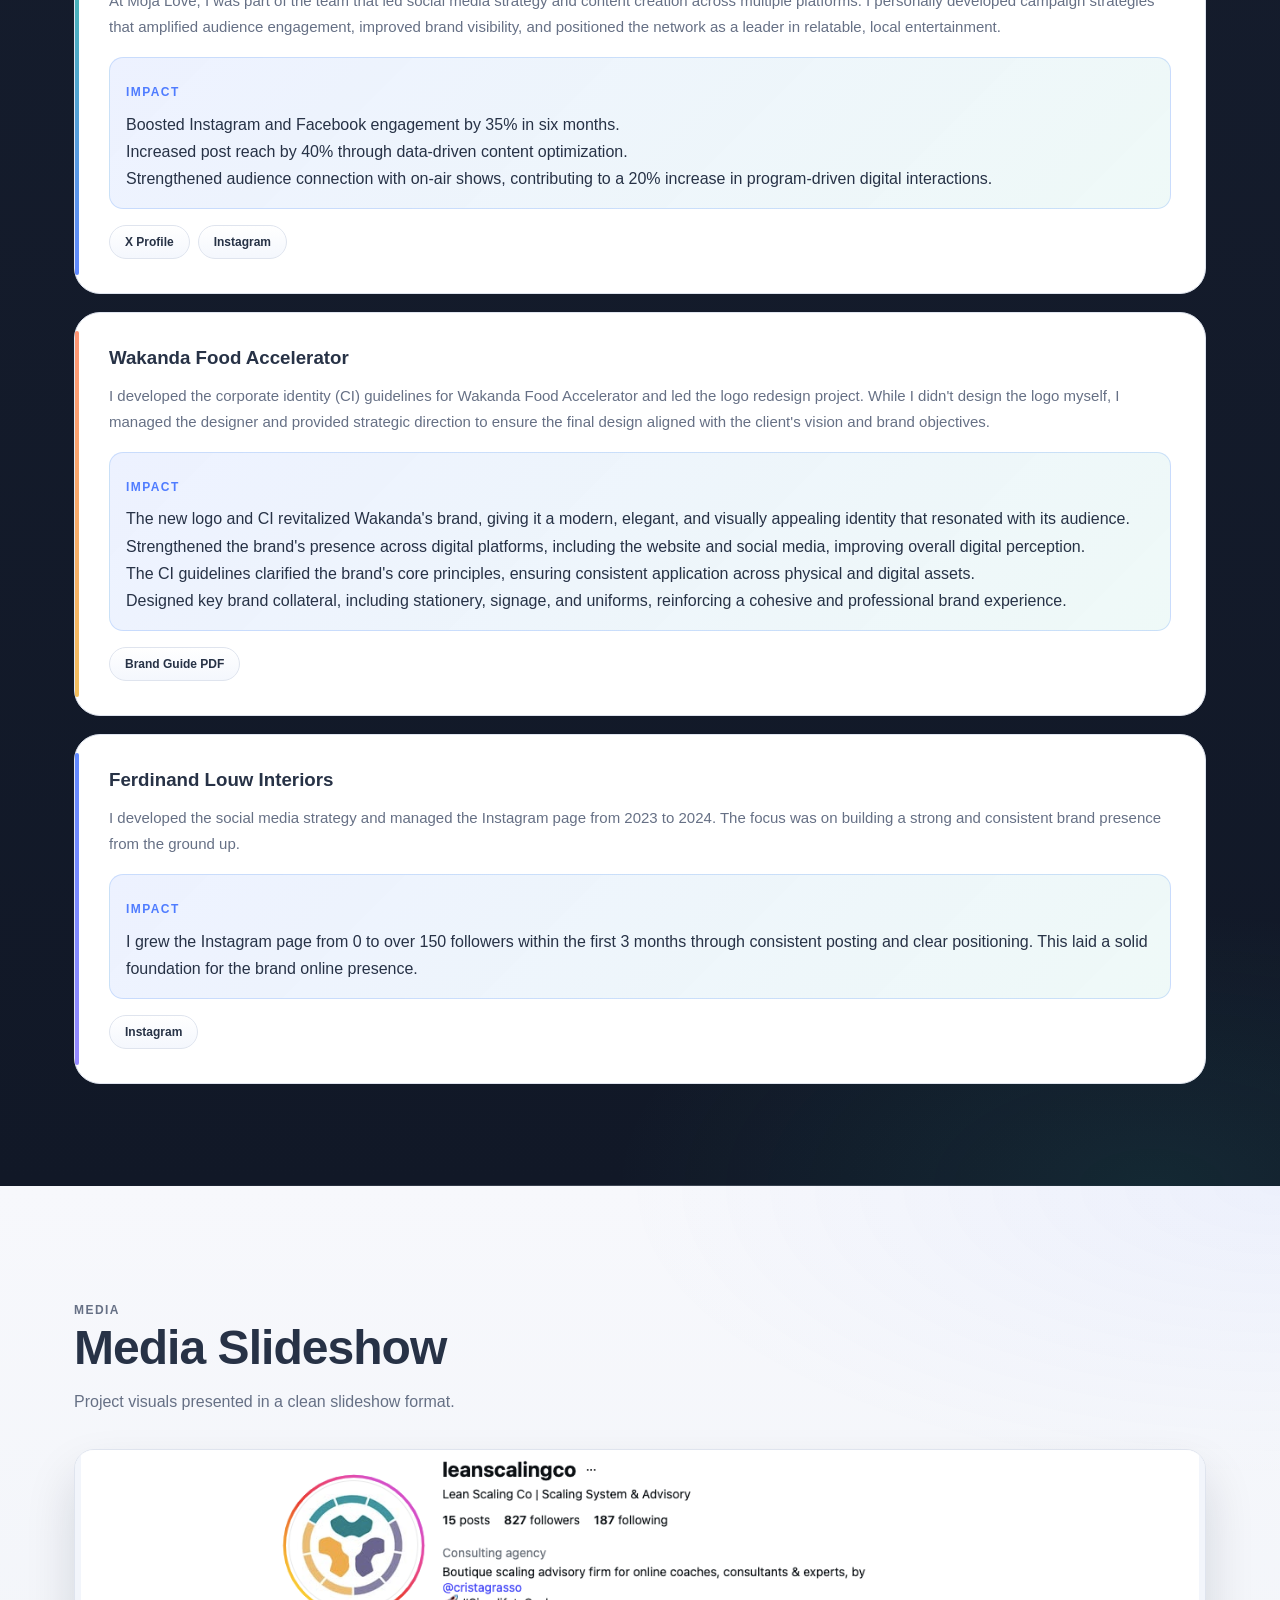
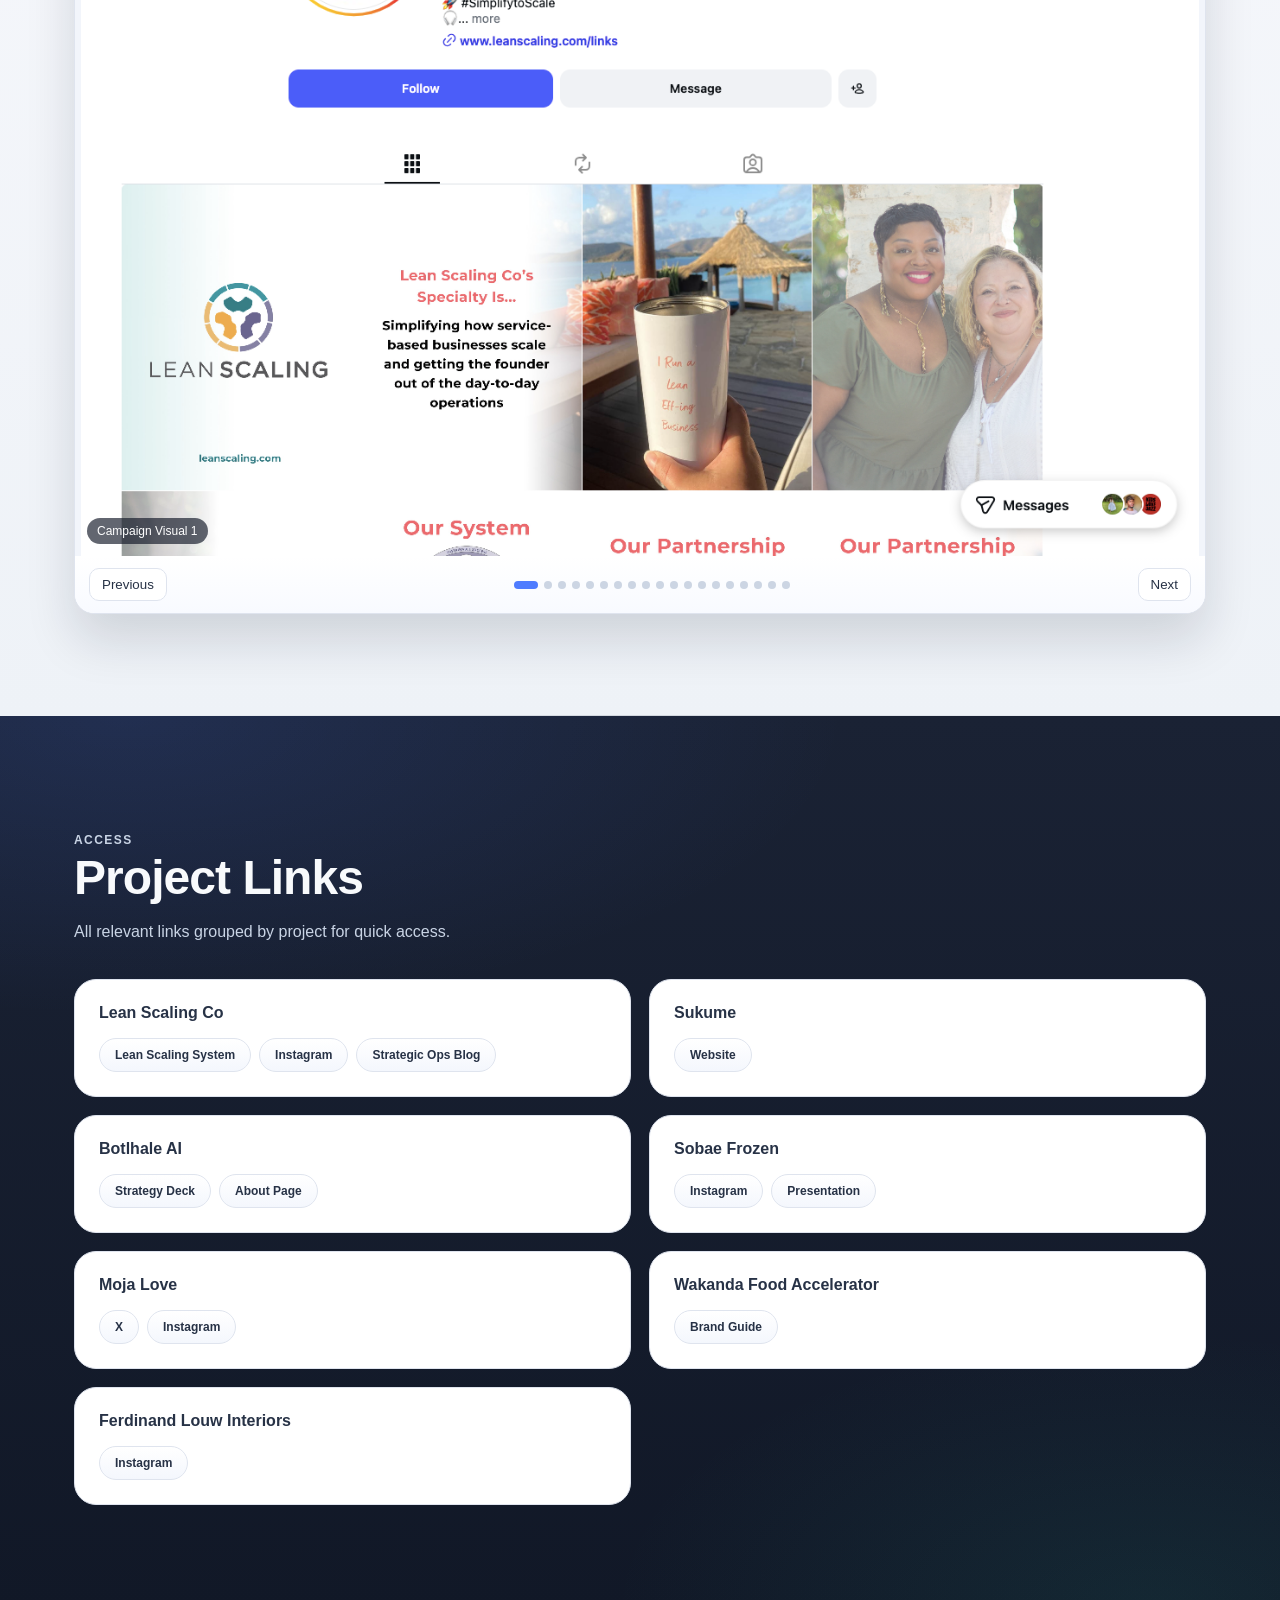
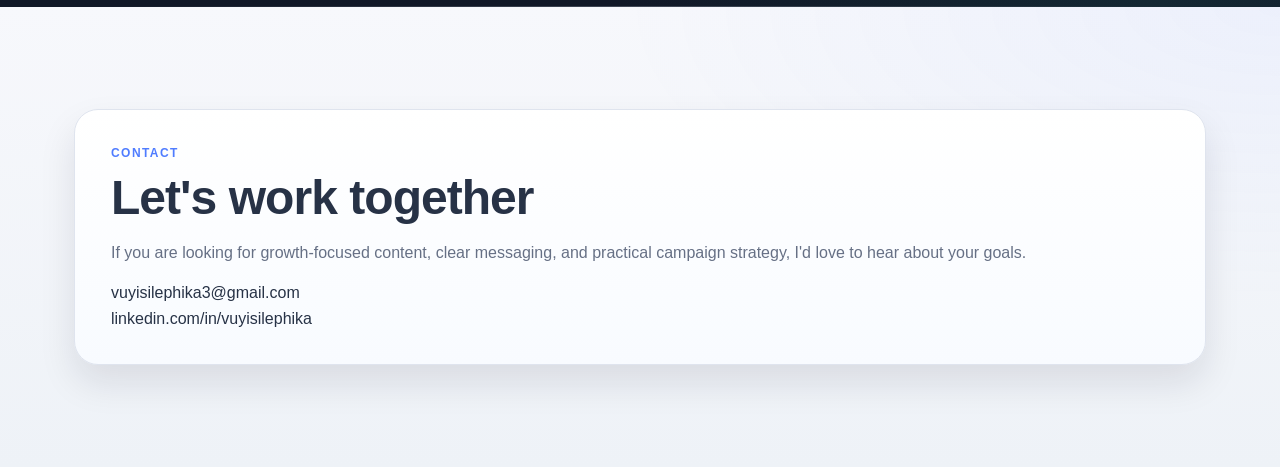
==== commit 0200dd9b: "Update contact email and LinkedIn link" ====
--- a/index.html
+++ b/index.html
@@ -1076,8 +1076,8 @@
             strategy, I&apos;d love to hear about your goals.
           </p>
           <div class="contact-links">
-            <a href="mailto:vuyisile.phika@email.com">vuyisile.phika@email.com</a>
-            <a href="https://www.linkedin.com/in/vuyisilephika" target="_blank" rel="noreferrer">linkedin.com/in/vuyisilephika</a>
+            <a href="mailto:vuyisilephika3@gmail.com">vuyisilephika3@gmail.com</a>
+            <a href="https://www.linkedin.com/in/vuyisile-phika-154b46159/" target="_blank" rel="noreferrer">linkedin.com/in/vuyisilephika</a>
           </div>
         </div>
       </div>
